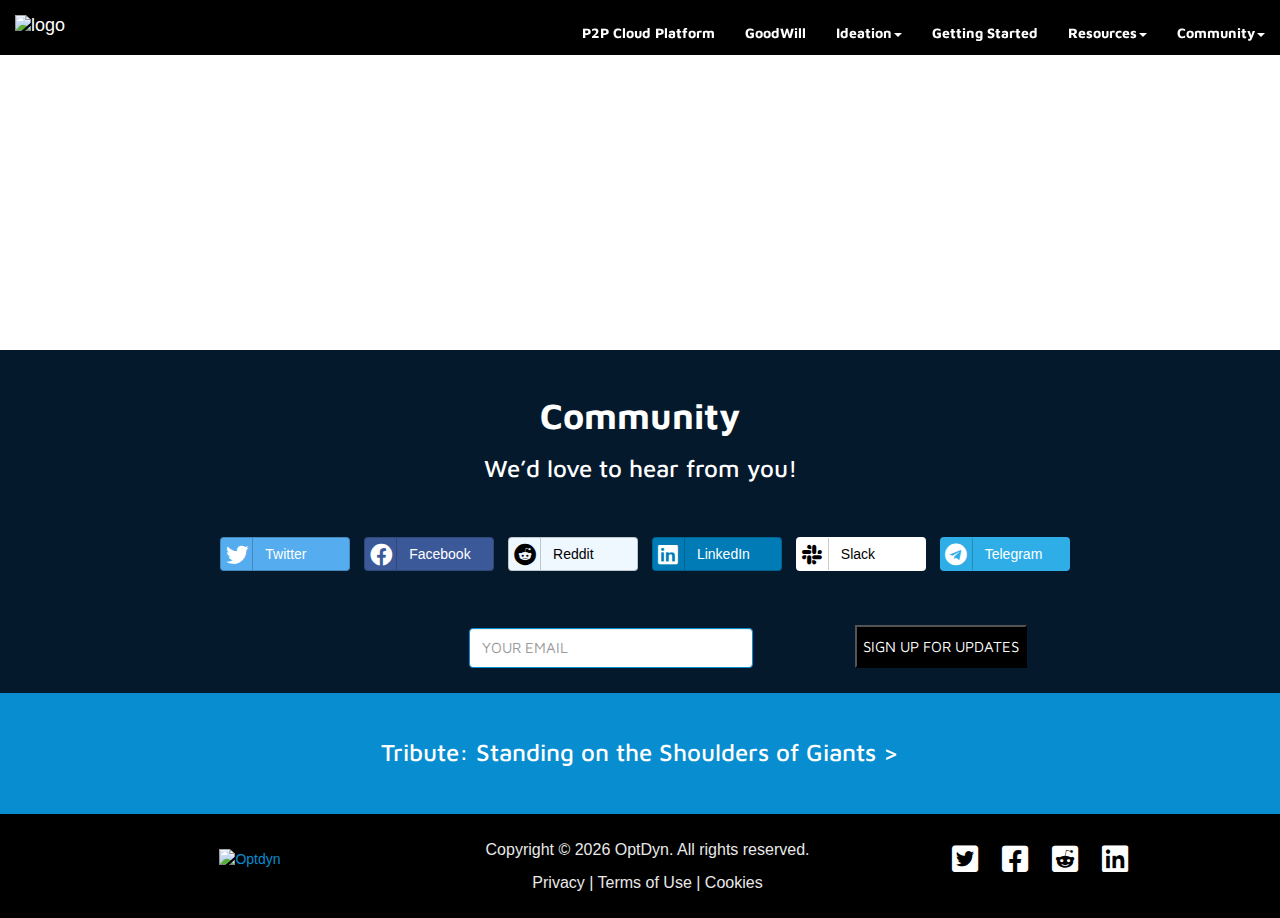
==== internal-pages/faq.html @ fdd8e398 "add two new pages: P2P Cloud and FAQ" ====
<!DOCTYPE html>
<html>
<head>
	<meta name="viewport" content="width=device-width, initial-scale=1">
	<meta charset="utf-8">
    <meta http-equiv="X-UA-Compatible" content="IE=edge">
	
	<title>Subutai</title>
	
	<!-- CSS Links-->
	<link rel="stylesheet" type="text/css" href="../css/bootstrap/bootstrap.min.css">
	<link rel="stylesheet" type="text/css" href="../css/styles.css">
	<link rel="stylesheet" type="text/css" href="../css/goodwill-styles.css">
	<link rel="stylesheet" type="text/css" href="../css/bootstrap/bootstrap-social.css">
	<link href="https://fonts.googleapis.com/css?family=Maven+Pro" rel="stylesheet">
	<link href="../fontawesome/fontawesome-all.css" rel="stylesheet">
	<link href="https://use.fontawesome.com/releases/v5.0.6/css/all.css" rel="stylesheet">
	<!-- JS Links-->
	<script src="https://ajax.googleapis.com/ajax/libs/jquery/1.12.4/jquery.min.js"></script>
    <script src="../js/bootstrap.min.js"></script>

	<!-- Favicon link-->
	<link rel="shortcut icon" href="../img/favicon.png" />
</head>

<body>
	<nav class="navbar navbar-inverse navbar-fixed-top" style="height: 55px;">
		<div class="container-fluid">
			<div class="navbar-header">
				<button type="button" class="navbar-toggle collapsed" data-toggle="collapse" data-target="#bs-example-navbar-collapse-1" aria-expanded="false">
					<span class="sr-only">Toggle navigation</span>
					<span class="icon-bar"></span>
					<span class="icon-bar"></span>
					<span class="icon-bar"></span>
				</button>
				<a class="navbar-brand" href="../index.html"><img alt="logo" src="../img/logo.png" width="160"></a>
			</div>
			<div class="collapse navbar-collapse" id="bs-example-navbar-collapse-1">
				<ul class="nav navbar-nav navbar-right">
					<li><a href="p2p-cloud-platform.html"><h4 style="font-size: 14px; color: #fff; font-weight: 700;">P2P Cloud Platform</h4></a></li>
					<li><a href="goodwill.html"><h4 style="font-size: 14px; color: #fff; font-weight: 700;">GoodWill</h4></a></li>
					
					<li class="dropdown">
			          <a href="#" class="dropdown-toggle" data-toggle="dropdown" role="button" aria-haspopup="true" aria-expanded="false"><h4 style="font-size: 14px;color: #fff; font-weight: 700;">Ideation<span class="caret"></span></h4></a>
			          <ul class="dropdown-menu">
			          	<li><a href="p2p-cloud.html"><h4 style="font-size: 14px; font-weight: 700;">P2P Cloud</h4></a></li>
			            <li><a href="manifesto.html"><h4 style="font-size: 14px; font-weight: 700;">Manifesto</h4></a></li>
			            <li><a href="https://subutai.blog/" target="_blank"><h4 style="font-size: 14px; font-weight: 700;">Blog</h4></a></li>
			            <li><a href="tribute.html"><h4 style="font-size: 14px; font-weight: 700;">Tribute</h4></a></li>
			          	<li><a href="https://www.youtube.com/channel/UCISHGzbHjYWYFfu7krnYLkA" target="_blank"><h4 style="font-size: 14px; font-weight: 700;">Presentation</h4></a></li>
			          	<li><a href="https://docs.subutai.io/glossary.html" target="_blank"><h4 style="font-size: 14px; font-weight: 700;">Glossary</h4></a></li>
			          </ul>
			        </li>

					<li><a href="https://docs.subutai.io/attic/Peer/getting-started.html" target="_blank"><h4 style="font-size: 14px;color: #fff; font-weight: 700;">Getting Started</h4></a></li>
					
					<li class="dropdown">
			          <a href="#" class="dropdown-toggle" data-toggle="dropdown" role="button" aria-haspopup="true" aria-expanded="false"><h4 style="font-size: 14px;color: #fff; font-weight: 700;">Resources<span class="caret"></span></h4></a>
			          <ul class="dropdown-menu">
			            <li><a href="https://github.com/subutai-io" target="_blank"><h4 style="font-size: 14px; font-weight: 700;">GitHub</h4></a></li>
			            <li><a href="faq.html"><h4 style="font-size: 14px; font-weight: 700;">FAQ</h4></a></li>
			            <li><a href="https://github.com/subutai-blueprints" target="_blank"><h4 style="font-size: 14px; font-weight: 700;">Blueprints</h4></a></li>
			          	<li><a href="https://subutai.io/how-can-i-help.html"><h4 style="font-size: 14px; font-weight: 700;">Get Involved</h4></a></li>
			          	<li><a href="https://subutai.blog/" target="_blank"><h4 style="font-size: 14px; font-weight: 700;">Use Cases</h4></a></li>
			          </ul>
			        </li>

			        <li class="dropdown">
			          <a href="#" class="dropdown-toggle" data-toggle="dropdown" role="button" aria-haspopup="true" aria-expanded="false"><h4 style="font-size: 14px;color: #fff; font-weight: 700;">Community<span class="caret"></span></h4></a>
			          <ul class="dropdown-menu">
			            <li><a href="https://subutai.io/how-can-i-help.html"><h4 style="font-size: 14px; font-weight: 700;">Get Involved</h4></a></li>
			            <li><a href="https://slack.subut.ai/" target="_blank"><h4 style="font-size: 14px; font-weight: 700;">Slack</h4></a></li>
			            <li><a href="https://telegram.org/" target="_blank"><h4 style="font-size: 14px; font-weight: 700;">Telegram</h4></a></li>
			          	<li><a href="https://twitter.com/SubutaiCloud" target="_blank"><h4 style="font-size: 14px; font-weight: 700;">Twitter</h4></a></li>
			          	<li><a href="https://www.reddit.com/r/LXD/comments/5wwhs2/subutai_social_peertopeer_social_cloud_computing/" target="_blank"><h4 style="font-size: 14px; font-weight: 700;">Reddit</h4></a></li>
			          	<li><a href="https://www.facebook.com/subutaicloud" target="_blank"><h4 style="font-size: 14px; font-weight: 700;">Facebook</h4></a></li>
			          	<li><a href="https://www.linkedin.com/company/subutai-social-cloud/" target="_blank"><h4 style="font-size: 14px; font-weight: 700;">Linkedin</h4></a></li>
			          	<li><a href="https://www.youtube.com/channel/UCISHGzbHjYWYFfu7krnYLkA" target="_blank"><h4 style="font-size: 14px; font-weight: 700;">Youtube</h4></a></li>
			          </ul>
			        </li>

				</ul>
			</div>
		</div>
	</nav>

	<!-- Header section -->
	<div class="header-internal">	
		<div class="jumbotron-internal">
			<div class="cont-header">
				<div class="row">
					<div class="col-lg-12">
						<div class="text-center">
							<h1>FAQ</h1>
						</div>
					</div>
				</div>
			</div>
		</div>
	</div>

<!-- Section 4 - Community -->
	<section>
		<div class="cont-part5">
			<div class="container">
				<div class="text-center">
					<h1>Community</h1>
					<h3>We’d love to hear from you!</h3>
				</div><br><br>
				<div class="icons-cont-part5">
					<div class="text-center">
						<a class="btn btn-block btn-social btn-twitter" href="https://twitter.com/SubutaiCloud" target="_blank" style="margin-top: 5px;">
						    <span class="fab fa-twitter"></span>Twitter
						 </a>
						 <a class="btn btn-block btn-social btn-facebook" href="https://www.facebook.com/subutaicloud" target="_blank">
						    <span class="fab fa-facebook"></span>Facebook
						 </a>
						 <a class="btn btn-block btn-social btn-reddit" href="https://www.reddit.com/r/LXD/comments/5wwhs2/subutai_social_peertopeer_social_cloud_computing" target="_blank">
						    <span class="fab fa-reddit"></span>Reddit
						 </a>
						 <a class="btn btn-block btn-social btn-linkedin" href="https://www.linkedin.com/company/subutai-social-cloud" target="_blank">
						    <span class="fab fa-linkedin"></span>LinkedIn
						 </a>
						 <a class="btn btn-block btn-social btn-slack" href="//slack.subut.ai" target="_blank" style="background-color: #fff; color: #000;">
						    <span class="fab fa-slack"></span>Slack
						 </a>
						 <a class="btn btn-block btn-social btn-telegram" href="//slack.subut.ai" target="_blank" style="background-color: #2fade7; color: #fff;">
						    <span class="fab fa-telegram"></span>Telegram
						 </a>
					</div>
				</div><br/><br/>			
				
				<div class="mailchimp">
				<!-- Begin MailChimp Signup Form -->
					<link href="//cdn-images.mailchimp.com/embedcode/classic-10_7.css" rel="stylesheet" type="text/css">
					
					<style type="text/css">
						#mc_embed_signup{
							background: #04192b;
							 clear:left;
							 font:15px 'Maven Pro', sans-serif;;
							 color: #fff;
						 }
						/* Add your own MailChimp form style overrides in your site stylesheet or in this style block.
						   We recommend moving this block and the preceding CSS link to the HEAD of your HTML file. */
					</style>
					
					<div id="mc_embed_signup">
						<form action="https://optdyn.us17.list-manage.com/subscribe/post?u=35361aa6e4a7374ec14c974bc&amp;id=a9787e94b0" method="post" id="mc-embedded-subscribe-form" name="mc-embedded-subscribe-form" class="validate" target="_blank" novalidate>
							<div class="row">
								<div class="col-lg-6">
								    <div id="mc_embed_signup_scroll">
										<div class="mc-field-group">
											<br/>
											<input style="background-color: #fff;border-color: #078dd0; color: #333;" type="email" placeholder="YOUR EMAIL" value="" name="EMAIL" class="required email form-control" id="mce-EMAIL">
										</div>
										<div id="mce-responses" class="clear">
											<div class="response" id="mce-error-response" style="display:none"></div>
											<div class="response" id="mce-success-response" style="display:none"></div>
										</div>    <!-- real people should not fill this in and expect good things - do not remove this or risk form bot signups-->
								    </div>
								</div>
								<div class="col-lg-6">
								    <div style="position: absolute; left: -5000px;" aria-hidden="true"><input type="text" name="b_35361aa6e4a7374ec14c974bc_a9787e94b0" tabindex="-1" value=""></div>
								    <div class="clear"><input style="background-color: #000;margin-top: 4%; height: 43px;" type="submit" value="SIGN UP FOR UPDATES" name="subscribe" id="mc-embedded-subscribe" class="button"></div>
								</div>
							</div>
						</form>
					</div>

					<script type='text/javascript' src='//s3.amazonaws.com/downloads.mailchimp.com/js/mc-validate.js'></script><script type='text/javascript'>(function($) {window.fnames = new Array(); window.ftypes = new Array();fnames[0]='EMAIL';ftypes[0]='email';fnames[1]='FNAME';ftypes[1]='text';fnames[2]='LNAME';ftypes[2]='text';fnames[3]='ADDRESS';ftypes[3]='address';fnames[4]='PHONE';ftypes[4]='phone';}(jQuery));var $mcj = jQuery.noConflict(true);</script>
					<!--End mc_embed_signup-->		
				</div>
				
			</div>
		</div>
	</section>

	<!-- Section 5 - Tribute -->
	<section>
		<div class="cont-part6">
			<div class="container">
				<div class="row">
					<div class="col-lg-12">
						<div class="text-center">
							<h3>Tribute: <a href="tribute.html">Standing on the Shoulders of Giants ></a></h3>
						</div>
					</div>
				</div>
			</div>
		</div>
	</section>

	<footer>
		<div class="cont-footer">
			<div class="container">
				<div class="row">
					<div class="col-lg-4">
						<div class="text-center">
							<a href="https://optdyn.com/"><img src="../img/optdyn.png" class="img" alt="Optdyn" width="150"></a>
						</div>
					</div>
					
					<div class="col-lg-4">
						<p style="padding-top: 0px">Copyright &copy; <span id="currentYear"></span> OptDyn. All rights reserved.</p>
						<p style="padding-top: 0px"><a href="#">Privacy |</a> <a href="#">Terms of Use |</a> <a href="#"> Cookies</a></p>
					</div>

					<div class="col-lg-4">
						<div class="icons-cont-footer">
							<div class="text-center">
								<a href="https://twitter.com/SubutaiCloud" target="_blank"><i class="fab fa-twitter-square"></i></a>
								<a href="https://www.facebook.com/subutaicloud" target="_blank"><i class="fab fa-facebook-square"></i></a>
								<a href="https://www.reddit.com/r/LXD/comments/5wwhs2/subutai_social_peertopeer_social_cloud_computing" target="_blank"><i class="fab fa-reddit-square"></i></a>
								<a href="https://www.linkedin.com/company/subutai-social-cloud" target="_blank"><i class="fab fa-linkedin"></i></a>
						</div>
				</div>
					</div>
			</div>
		</div>
	</footer>
	
	<script type="text/javascript">
		var currentYear = (new Date()).getFullYear();
		document.getElementById("currentYear").innerHTML = currentYear;
	</script>

</body>
</html>
---- css/styles.css ----
/*CSS global*/
body, html{
	width: 100%;
	height: 100%;
}

header{
	overflow: hidden; 
    width: 100%;
    height: 100%;
    position: relative; 
}

h1,h2,h3,h4,h5,h6{
	font-family: 'Maven Pro', sans-serif;
}

p{
	font-size: 16px;
}

a{
	color: #078DD0;
}

/* CSS Navbar */
.navbar-inverse{
	background-color: #000;
	border-color: #000;
}

/* CSS HEADER*/
.jumbotron {
	-webkit-background-size: cover;
	-moz-background-size: cover;
	-o-background-size: cover;
	background-size: cover;
	background-image:  url("../img/bg.jpg");]
	position: fixed; 
	width: 100%;
	height: 100%;
}

.cont-header{
	padding-top: 10%;
	padding-bottom: 10%;

}

.jumbotron .cont-header img{
	-webkit-background-size: cover;
	-moz-background-size: cover;
	-o-background-size: cover;
	background-size: cover;
	max-width: 350px;
}

.jumboutron .cont-header h1{
	color: #fff;
	font-weight: 700;
}

.jumboutron .cont-header h2,h3{
	color: #fff;
}


/*CSS Section 1 - Cont 2  - Carousel*/
section .carousel-inner{
	overflow: hidden; 
    position: relative; 
}

section .carousel-indicators li {
    background-color: #078DD0;
    background-color: #078DD0;
    border: 1px solid #078DD0;
}

section .carousel-inner h1{
	font-weight: 700;
	color: #04192b;
}

section .carousel-inner .img-responsive{
	height: auto;
	width: 100%;
}

/*CSS Section 2 - GoodWill*/
section .cont-part3{
	background-color: #fff;
	padding-top: 3%;
	padding-bottom: 5%;
}

section .cont-part3 h2{
	color: #fff;
	font-weight: 700;
}


section .cont-part3 img{
	max-width: 300px;
}

section .cont-text-part3{
	margin-top: 60px;
}

section .cont-text-part3 p{
	color: #04192b;
	text-align: justify;
	font-size: 18px;
}

section .cont-text-part3 h1{
	color: #04192b;
	font-weight: 700;
	text-align: center;
}

section .cont-text-part3 h3{
	color: #04192b;
	text-align: center;
}

section .cont-part3 .button-learn-more-cont-part3 a{
	width: 200px;
	background-color: #04192b;
	border-color: #04192b
}

/*CSS Section 3 */
section .cont-part4{
	padding-top: 5%;
	padding-bottom: 5%;
}

section .cont-part4 .panel-primary {
    border-color: #078DD0;
}

section .cont-part4 .panel-body{
	padding-left: 15px;
	background-color: #078DD0;
	border-color: #078DD0;
	height: auto;
}

section .cont-part4 .panel-body h2{
	color: #fff;
	font-weight: 700;
	text-align: center;
}

section .cont-part4 .panel-body h4{
	color: #fff;
	text-align: center;
	padding-bottom: 10px;
	font-weight: 700;
}

section .cont-part4 .panel-body ul li{
	color: #fff;
	text-align: left;
	font-size: 16px;
	padding-bottom: 20px;

}

section .cont-part4 .panel-body a{
	color: #fff;
	font-weight: 0;
}


section .cont-part4 .getting-started .panel-body {
	padding-top: 30px;
	height: 355px;
}

section .cont-part4 .getting-started .panel-body  ul li{
	text-align: left;
	padding-bottom: 20px;
}

/*CSS Section 4 - Community*/
section .cont-part5{
	background-color: #04192b;
	padding-top: 2%;
	padding-bottom: 2%;
}

section .cont-part5 h1{
	color: #fff;
	text-align: center;
	font-weight: 700;
}

section .cont-part5 .icons-cont-part5 a{
	width: 150px;
}

section .cont-part5 .icons-cont-part5 .btn-block {
    display: inline-block;
    width: 130px;
    margin-left: 10px;
}

section .cont-part5 .form-group{
	width: 50%;
	margin-left: 19%;
}

section .cont-part5 .form-control{
    display: block;
    width: 80%;
    height: 40px;
    padding: 6px 12px;
    font-size: 15px;
    font-family: 'Maven Pro', sans-serif;
    line-height: 1.42857143;
    color: #fff;
    background-color: #04192b;
    background-image: none;
    border: 1px solid #078dd0;
    border-radius: 4px;
}

section .cont-part5 .mailchimp{
	margin-left: 35%;
}

/*CSS Section 5 - Tribute*/
section .cont-part6{
	background-color: #078DD0;
	padding-top: 2%;
	padding-bottom: 3%;
}

section .cont-part6 h3{
	color: #fff;
}

section .cont-part6 a{
	color: #fff;
	font-family: 'Maven Pro';
}

/*CSS Footer*/
footer{
	background-color: #000;
	padding-top: 2%;
	padding-bottom: 1%;
}

footer .cont-footer img{
	-webkit-background-size: cover;
	-moz-background-size: cover;
	-o-background-size: cover;
	background-size: cover;
	padding-top: 10px;
} 

footer .cont-footer p{
	padding-left: 15px;
	color: #e9e9e9;
	text-align: center;
}

footer .cont-footer p a{
	color: #e9e9e9;
	text-align: center;
}


footer .cont-footer .icons-cont-footer i{
	font-size: 30px;
	padding-left: 20px;
	color: #fff;
	padding-top: 5px;	
}

/*CSS responsive*/

@media (max-width: 768px) { 
	/*Navbar*/
	.navbar-header{
		padding-bottom: 10px;
	}

	.navbar-inverse .navbar-toggle{
		margin-top: 15px;
	}

	/*Header*/
	.jumbotron {
		width: 100%;
		max-height: 100%;
	}

	.cont-header{
		padding-top: 10%;
		padding-bottom: 10%;

	}

	.jumbotron .cont-header img{
		-webkit-background-size: cover;
		-moz-background-size: cover;
		-o-background-size: cover;
		background-size: cover;
		max-width: 250px;
	}

	/*GoodWill*/
	section .cont-part3{
		padding-top: 0%;
		padding-bottom: 10%;
	}

	section .cont-text-part3 p{
		color: #04192b;
		text-align: center;
	}

	section .cont-part3 .button-learn-more-cont-part3 a{
		margin-top: 30px;
	}

	/*Getting Started*/
	section .cont-part4{
		padding-top: 15%;
	}


	section .cont-part4 .panel-body ul li{
		color: #fff;
		text-align: left;
		padding-top: 5px;
		font-size: 14px;
	}

	/*Community*/
	section .cont-part5{
		padding-bottom: 15%;
		text-align: center;
	}

	section .cont-part5 h1{
		padding-bottom: 10px;
	}

	section .cont-part5 .icons-cont-part5 i{
		font-size: 40px;	 
		padding-top: 5%;
		text-align: center;
	}

	section .cont-part5 .form-group{
		width: 100%;
		margin-left: 0px;	}


	/*Tribute*/
	section .cont-part6{
		background-color: #078DD0;
		padding-top: 4%;
		padding-bottom: 10%;
	}

	section .cont-part6 h3{
		color: #fff;
		font-size: 20px;
	}	

	/*Footer*/
	footer{
		background-color: #000;
		padding-top: 5%;
		padding-bottom: 5%;
	}

	footer .cont-footer img{
		padding-bottom: 15px;
	} 

	footer .cont-footer p{
		margin-top: 20px;
		padding-left: 15px;
		color: #e9e9e9;
		text-align: center;
		font-size: 13px;
	}

	footer .cont-footer p a{
		color: #e9e9e9;
		text-align: center;
		font-size: 13px;
	}


	footer .cont-footer .icons-cont-footer i{
		font-size: 30px;
		padding-left: 20px;
		color: #fff;
		padding-top: 5px;	
	}
}

@media(max-width: 1200px){

	section .cont-part5 .mailchimp{
		margin-left: 0px;
	}
}

@media (min-width: 769px) and (max-width: 1200px){
	section .cont-text-part3 p{
		color: #04192b;
		text-align: center;
	}

	section .cont-part3 .button-learn-more-cont-part3 a{
		margin-top: 30px;
	}
}

@media (max-height: 880px) and (max-width: 580px){
	section .carousel-inner .img-responsive{
		height: auto;
		width: 100%;
	}
	header {
		height: 500px;
		width: 100%;
	}
}
---- css/goodwill-styles.css ----
/*Header*/
header .header-internal{
	overflow: hidden; 
    width: 100%;
    height: 350px;
    position: relative; 
}

.jumbotron-internal {
	-webkit-background-size: cover;
	-moz-background-size: cover;
	-o-background-size: cover;
	background-size: cover;
	background-image:  url("../img/bg.jpg");]
	position: fixed; 
	width: 100%;
	height: 350px;
}

.jumbotron-internal h1{
	color: #fff;
	font-weight: 700;
}

/*Section - text1*/
section .text1{
	padding-top: 3%;
}

section .text1 .block-text1 p{
	padding: 10px;
	line-height: 30px;
	text-align: justify;
}

section .text1 .block-text2 p{
	padding: 10px;
	line-height: 30px;
	text-align: justify;
}

section .text1 .text-list{
	padding-top: 4%;
}

section .text1 .text-list ul li{
	line-height: 30px;
	text-align: justify;
	font-size: 16px;
}

section .text1 .text-list p{
	padding: 10px;
	line-height: 30px;
	text-align: justify;
}

section .text1 .block-text2{
	padding-top: 4%;
}

section .text1 .block-text3{
	padding-top: 2%;
	padding-bottom: 4%;
}

@media (max-height: 880px) and (max-width: 580px){
	.jumbotron-internal {
		width: 100%;
		height: auto;
	}

	.jumbotron-internal h1{
		padding-top: 20px;
	}
}
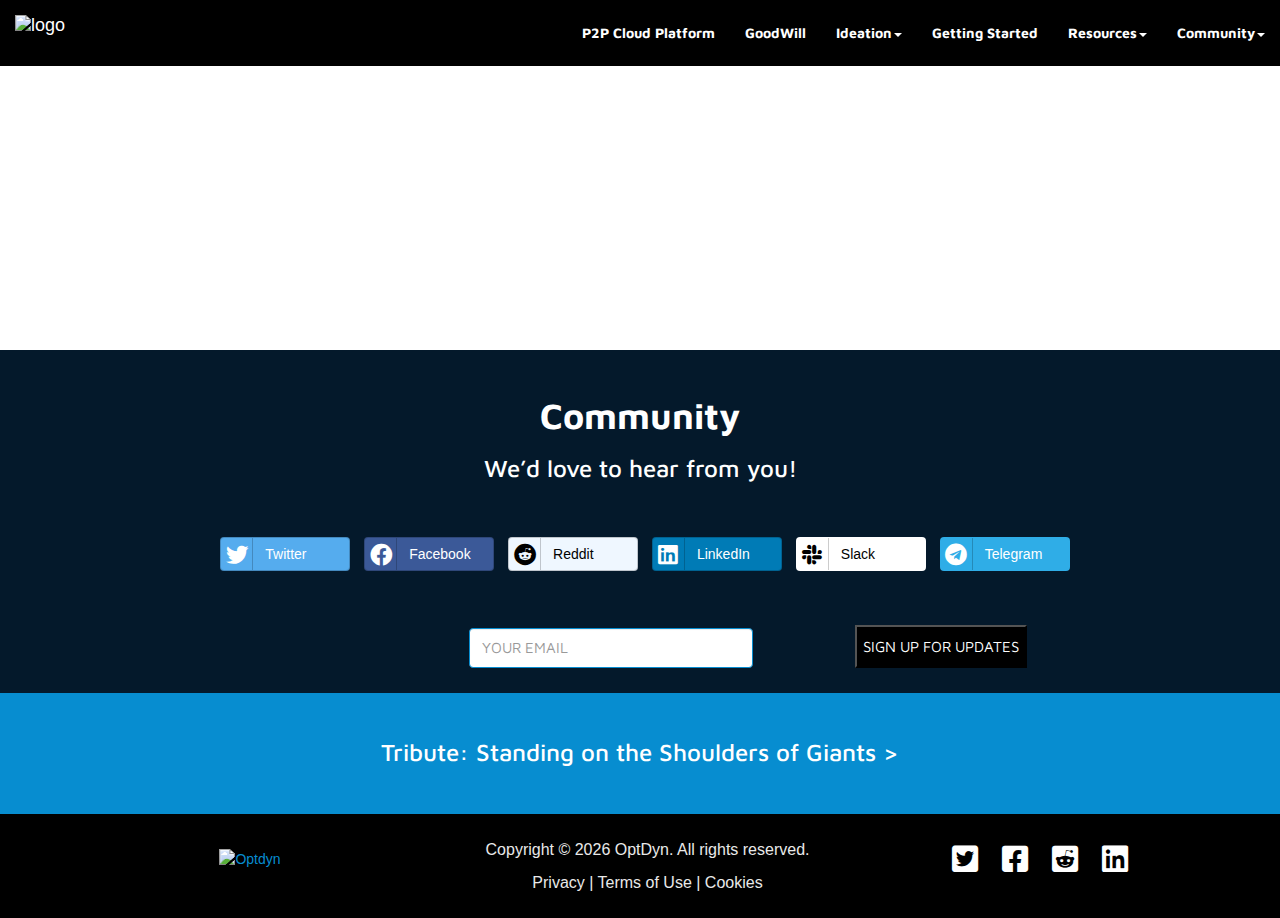
==== commit 3557beec: "new changes in p2p cloud page" ====
--- a/internal-pages/faq.html
+++ b/internal-pages/faq.html
@@ -24,7 +24,7 @@
 </head>
 
 <body>
-	<nav class="navbar navbar-inverse navbar-fixed-top" style="height: 55px;">
+	<nav class="navbar navbar-inverse navbar-fixed-top">
 		<div class="container-fluid">
 			<div class="navbar-header">
 				<button type="button" class="navbar-toggle collapsed" data-toggle="collapse" data-target="#bs-example-navbar-collapse-1" aria-expanded="false">
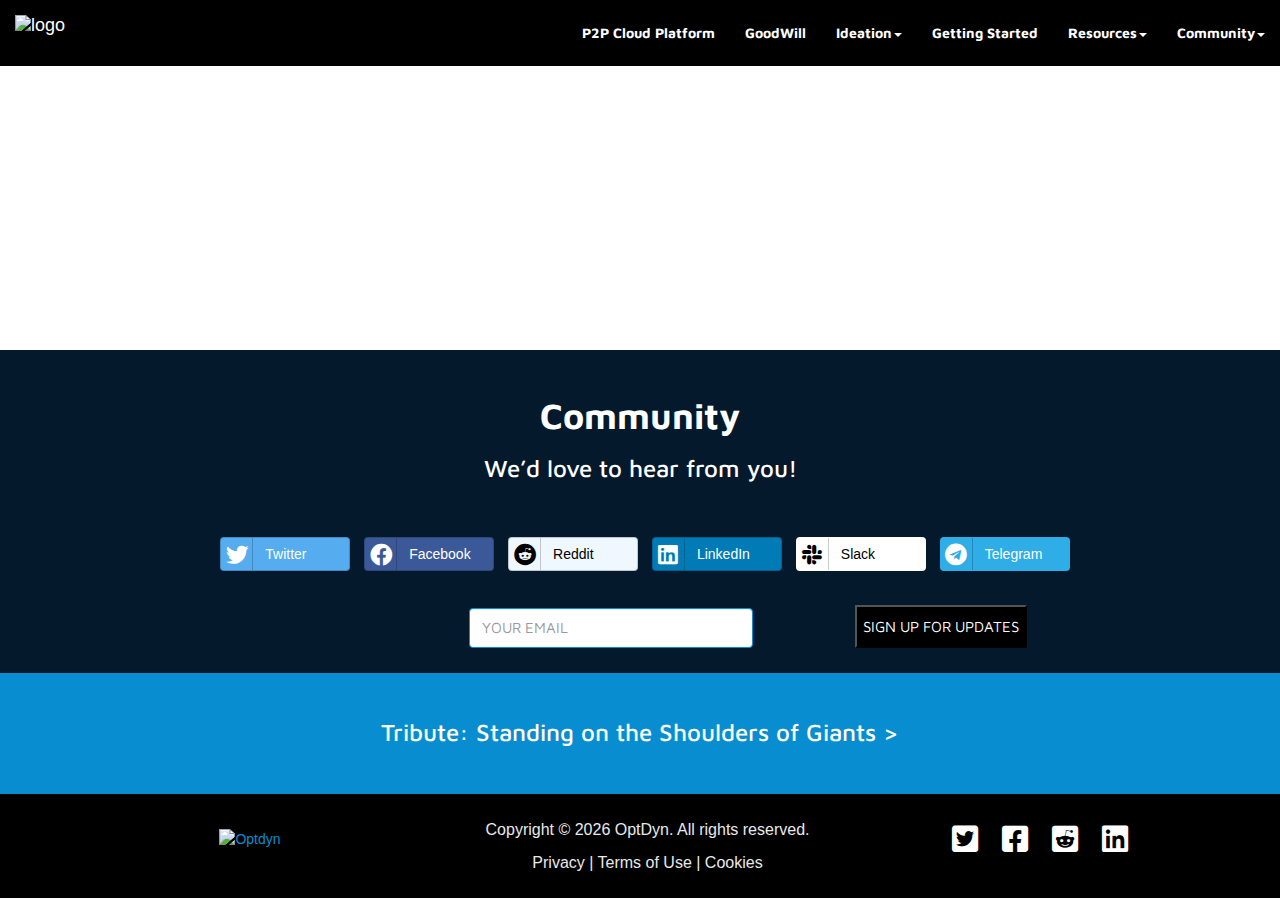
==== commit f495511e: "changes in links all website" ====
--- a/internal-pages/faq.html
+++ b/internal-pages/faq.html
@@ -60,20 +60,20 @@
 			            <li><a href="https://github.com/subutai-io" target="_blank"><h4 style="font-size: 14px; font-weight: 700;">GitHub</h4></a></li>
 			            <li><a href="faq.html"><h4 style="font-size: 14px; font-weight: 700;">FAQ</h4></a></li>
 			            <li><a href="https://github.com/subutai-blueprints" target="_blank"><h4 style="font-size: 14px; font-weight: 700;">Blueprints</h4></a></li>
-			          	<li><a href="https://subutai.io/how-can-i-help.html"><h4 style="font-size: 14px; font-weight: 700;">Get Involved</h4></a></li>
-			          	<li><a href="https://subutai.blog/" target="_blank"><h4 style="font-size: 14px; font-weight: 700;">Use Cases</h4></a></li>
+			          	<li><a href="getting-involved.html"><h4 style="font-size: 14px; font-weight: 700;">Get Involved</h4></a></li>
+			          	<li><a href="use-cases.html"><h4 style="font-size: 14px; font-weight: 700;">Use Cases</h4></a></li>
 			          </ul>
 			        </li>
 
 			        <li class="dropdown">
 			          <a href="#" class="dropdown-toggle" data-toggle="dropdown" role="button" aria-haspopup="true" aria-expanded="false"><h4 style="font-size: 14px;color: #fff; font-weight: 700;">Community<span class="caret"></span></h4></a>
 			          <ul class="dropdown-menu">
-			            <li><a href="https://subutai.io/how-can-i-help.html"><h4 style="font-size: 14px; font-weight: 700;">Get Involved</h4></a></li>
+			            <li><a href="internal-pages/getting-involved.html"><h4 style="font-size: 14px; font-weight: 700;">Get Involved</h4></a></li>
 			            <li><a href="https://slack.subut.ai/" target="_blank"><h4 style="font-size: 14px; font-weight: 700;">Slack</h4></a></li>
-			            <li><a href="https://telegram.org/" target="_blank"><h4 style="font-size: 14px; font-weight: 700;">Telegram</h4></a></li>
-			          	<li><a href="https://twitter.com/SubutaiCloud" target="_blank"><h4 style="font-size: 14px; font-weight: 700;">Twitter</h4></a></li>
-			          	<li><a href="https://www.reddit.com/r/LXD/comments/5wwhs2/subutai_social_peertopeer_social_cloud_computing/" target="_blank"><h4 style="font-size: 14px; font-weight: 700;">Reddit</h4></a></li>
-			          	<li><a href="https://www.facebook.com/subutaicloud" target="_blank"><h4 style="font-size: 14px; font-weight: 700;">Facebook</h4></a></li>
+			            <li><a href="#" target="_blank"><h4 style="font-size: 14px; font-weight: 700;">Telegram</h4></a></li>
+			          	<li><a href="https://twitter.com/Subutai_KHAN" target="_blank"><h4 style="font-size: 14px; font-weight: 700;">Twitter</h4></a></li>
+			          	<li><a href="https://www.reddit.com/r/subutai/" target="_blank"><h4 style="font-size: 14px; font-weight: 700;">Reddit</h4></a></li>
+			          	<li><a href=" https://www.facebook.com/SubutaiKHAN/" target="_blank"><h4 style="font-size: 14px; font-weight: 700;">Facebook</h4></a></li>
 			          	<li><a href="https://www.linkedin.com/company/subutai-social-cloud/" target="_blank"><h4 style="font-size: 14px; font-weight: 700;">Linkedin</h4></a></li>
 			          	<li><a href="https://www.youtube.com/channel/UCISHGzbHjYWYFfu7krnYLkA" target="_blank"><h4 style="font-size: 14px; font-weight: 700;">Youtube</h4></a></li>
 			          </ul>
@@ -103,19 +103,20 @@
 	<section>
 		<div class="cont-part5">
 			<div class="container">
+				
 				<div class="text-center">
 					<h1>Community</h1>
 					<h3>We’d love to hear from you!</h3>
 				</div><br><br>
 				<div class="icons-cont-part5">
 					<div class="text-center">
-						<a class="btn btn-block btn-social btn-twitter" href="https://twitter.com/SubutaiCloud" target="_blank" style="margin-top: 5px;">
+						<a class="btn btn-block btn-social btn-twitter" href="https://twitter.com/Subutai_KHAN" target="_blank" style="margin-top: 5px;">
 						    <span class="fab fa-twitter"></span>Twitter
 						 </a>
-						 <a class="btn btn-block btn-social btn-facebook" href="https://www.facebook.com/subutaicloud" target="_blank">
+						 <a class="btn btn-block btn-social btn-facebook" href="https://www.facebook.com/SubutaiKHAN/" target="_blank">
 						    <span class="fab fa-facebook"></span>Facebook
 						 </a>
-						 <a class="btn btn-block btn-social btn-reddit" href="https://www.reddit.com/r/LXD/comments/5wwhs2/subutai_social_peertopeer_social_cloud_computing" target="_blank">
+						 <a class="btn btn-block btn-social btn-reddit" href="https://www.reddit.com/r/subutai/"target="_blank">
 						    <span class="fab fa-reddit"></span>Reddit
 						 </a>
 						 <a class="btn btn-block btn-social btn-linkedin" href="https://www.linkedin.com/company/subutai-social-cloud" target="_blank">
@@ -124,11 +125,11 @@
 						 <a class="btn btn-block btn-social btn-slack" href="//slack.subut.ai" target="_blank" style="background-color: #fff; color: #000;">
 						    <span class="fab fa-slack"></span>Slack
 						 </a>
-						 <a class="btn btn-block btn-social btn-telegram" href="//slack.subut.ai" target="_blank" style="background-color: #2fade7; color: #fff;">
+						 <a class="btn btn-block btn-social btn-telegram" href="#" target="_blank" style="background-color: #2fade7; color: #fff;">
 						    <span class="fab fa-telegram"></span>Telegram
 						 </a>
 					</div>
-				</div><br/><br/>			
+				</div><br/>	
 				
 				<div class="mailchimp">
 				<!-- Begin MailChimp Signup Form -->
@@ -206,16 +207,17 @@
 						<p style="padding-top: 0px"><a href="#">Privacy |</a> <a href="#">Terms of Use |</a> <a href="#"> Cookies</a></p>
 					</div>
 
-					<div class="col-lg-4">
+				<div class="col-lg-4">
 						<div class="icons-cont-footer">
 							<div class="text-center">
-								<a href="https://twitter.com/SubutaiCloud" target="_blank"><i class="fab fa-twitter-square"></i></a>
-								<a href="https://www.facebook.com/subutaicloud" target="_blank"><i class="fab fa-facebook-square"></i></a>
-								<a href="https://www.reddit.com/r/LXD/comments/5wwhs2/subutai_social_peertopeer_social_cloud_computing" target="_blank"><i class="fab fa-reddit-square"></i></a>
+								<a href="https://twitter.com/Subutai_KHAN" target="_blank"><i class="fab fa-twitter-square"></i></a>
+								<a href="https://www.facebook.com/SubutaiKHAN/" target="_blank"><i class="fab fa-facebook-square"></i></a>
+								<a href="https://www.reddit.com/r/subutai/" target="_blank"><i class="fab fa-reddit-square"></i></a>
 								<a href="https://www.linkedin.com/company/subutai-social-cloud" target="_blank"><i class="fab fa-linkedin"></i></a>
-						</div>
-				</div>
-					</div>
+							</div>
+						</div>
+					</div>
+				</div>
 			</div>
 		</div>
 	</footer>
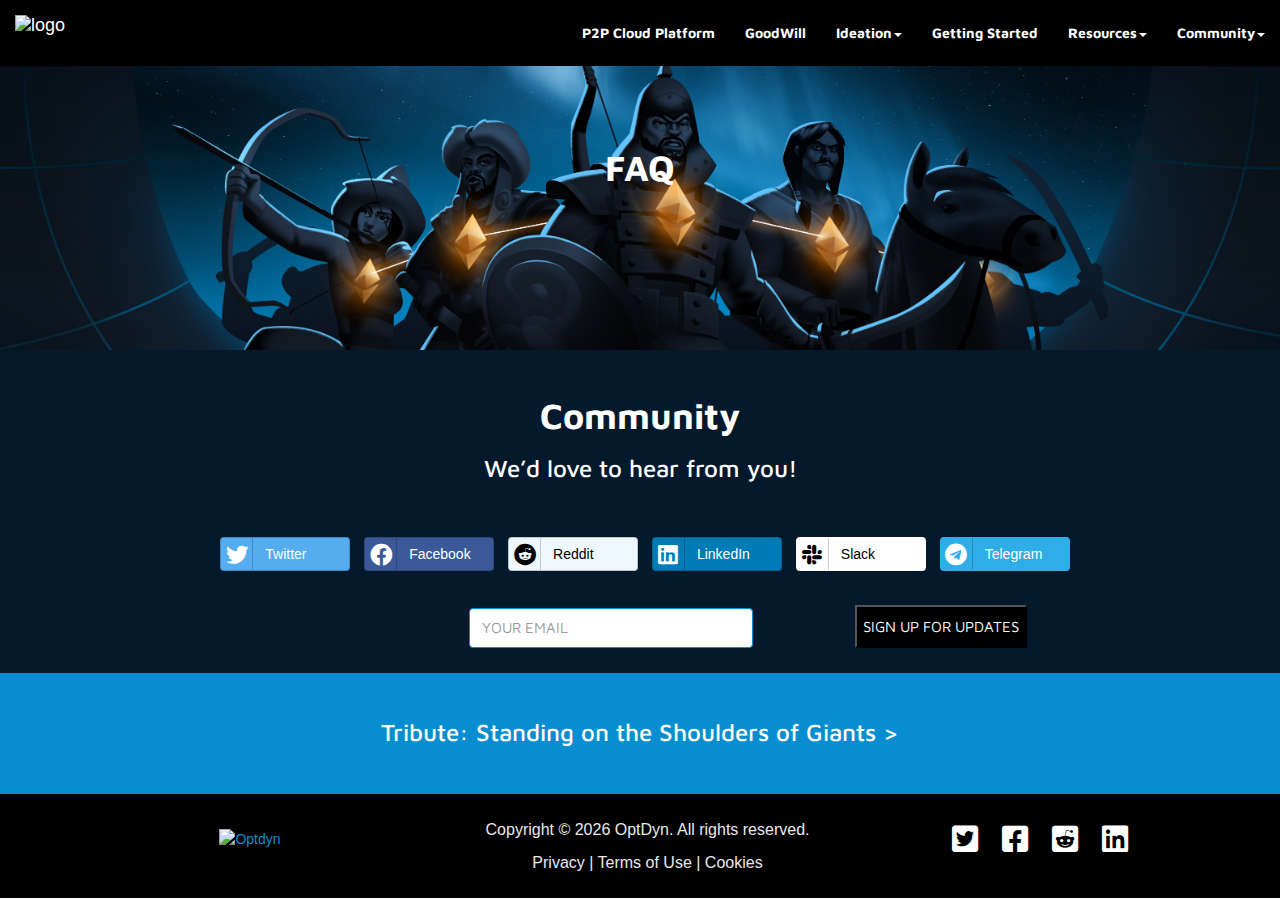
==== commit b6d802df: "changes in: Backgroung image, content the P2P Cloud page, globe image in Getting Involved" ====
--- a/internal-pages/faq.html
+++ b/internal-pages/faq.html
@@ -47,7 +47,7 @@
 			            <li><a href="manifesto.html"><h4 style="font-size: 14px; font-weight: 700;">Manifesto</h4></a></li>
 			            <li><a href="https://subutai.blog/" target="_blank"><h4 style="font-size: 14px; font-weight: 700;">Blog</h4></a></li>
 			            <li><a href="tribute.html"><h4 style="font-size: 14px; font-weight: 700;">Tribute</h4></a></li>
-			          	<li><a href="https://www.youtube.com/channel/UCISHGzbHjYWYFfu7krnYLkA" target="_blank"><h4 style="font-size: 14px; font-weight: 700;">Presentation</h4></a></li>
+			          	<li><a href="https://www.youtube.com/watch?v=zJkmIAyhvFM&feature=youtu.be" target="_blank"><h4 style="font-size: 14px; font-weight: 700;">Presentation</h4></a></li>
 			          	<li><a href="https://docs.subutai.io/glossary.html" target="_blank"><h4 style="font-size: 14px; font-weight: 700;">Glossary</h4></a></li>
 			          </ul>
 			        </li>
@@ -68,7 +68,7 @@
 			        <li class="dropdown">
 			          <a href="#" class="dropdown-toggle" data-toggle="dropdown" role="button" aria-haspopup="true" aria-expanded="false"><h4 style="font-size: 14px;color: #fff; font-weight: 700;">Community<span class="caret"></span></h4></a>
 			          <ul class="dropdown-menu">
-			            <li><a href="internal-pages/getting-involved.html"><h4 style="font-size: 14px; font-weight: 700;">Get Involved</h4></a></li>
+			            <li><a href="getting-involved.html"><h4 style="font-size: 14px; font-weight: 700;">Get Involved</h4></a></li>
 			            <li><a href="https://slack.subut.ai/" target="_blank"><h4 style="font-size: 14px; font-weight: 700;">Slack</h4></a></li>
 			            <li><a href="#" target="_blank"><h4 style="font-size: 14px; font-weight: 700;">Telegram</h4></a></li>
 			          	<li><a href="https://twitter.com/Subutai_KHAN" target="_blank"><h4 style="font-size: 14px; font-weight: 700;">Twitter</h4></a></li>
@@ -204,7 +204,7 @@
 					
 					<div class="col-lg-4">
 						<p style="padding-top: 0px">Copyright &copy; <span id="currentYear"></span> OptDyn. All rights reserved.</p>
-						<p style="padding-top: 0px"><a href="#">Privacy |</a> <a href="#">Terms of Use |</a> <a href="#"> Cookies</a></p>
+						<p style="padding-top: 0px"><a href="privacy.html">Privacy |</a> <a href="privacy.html">Terms of Use |</a> <a href="privacy.html"> Cookies</a></p>
 					</div>
 
 				<div class="col-lg-4">
